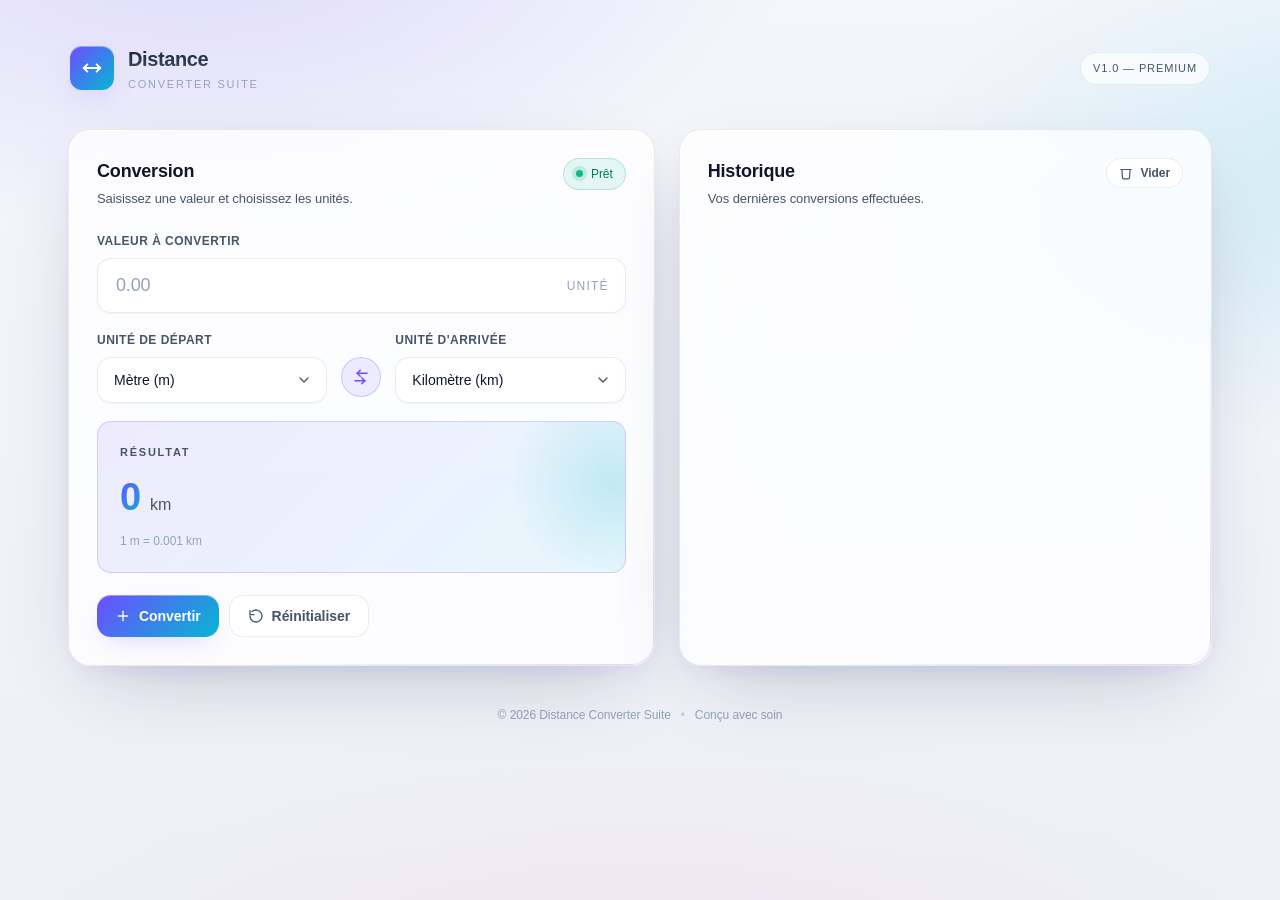
==== js playground/tp1/index.html @ b40769a8 "ok" ====
<!DOCTYPE html>
<html lang="fr">
<head>
    <meta charset="UTF-8">
    <meta name="viewport" content="width=device-width, initial-scale=1.0">
    <title>Convertisseur de Distance</title>
    <link rel="stylesheet" href="css/main.css">
    <script src="js/utils.js" defer></script>
</head>
<body>
    <div class="app">
        <header class="app-header">
            <div class="brand">
                <div class="brand-mark">
                    <svg viewBox="0 0 24 24" width="22" height="22" fill="none" stroke="currentColor" stroke-width="2" stroke-linecap="round" stroke-linejoin="round">
                        <path d="M3 12h18"></path>
                        <path d="M3 12l4-4"></path>
                        <path d="M3 12l4 4"></path>
                        <path d="M21 12l-4-4"></path>
                        <path d="M21 12l-4 4"></path>
                    </svg>
                </div>
                <div class="brand-text">
                    <h1>Distance</h1>
                    <span>Converter Suite</span>
                </div>
            </div>
            <div class="badge">v1.0 — Premium</div>
        </header>

        <main class="grid">
            <section class="card converter">
                <div class="card-head">
                    <div>
                        <h2>Conversion</h2>
                        <p>Saisissez une valeur et choisissez les unités.</p>
                    </div>
                    <span class="dot-status">
                        <span class="dot"></span>
                        Prêt
                    </span>
                </div>

                <div class="field">
                    <label for="value">Valeur à convertir</label>
                    <div class="input-wrap">
                        <input id="value" type="number" placeholder="0.00" step="any">
                        <span class="input-suffix">unité</span>
                    </div>
                </div>

                <div class="field-row">
                    <div class="field">
                        <label for="from">Unité de départ</label>
                        <div class="select-wrap">
                            <select id="from">
                                <option value="mm">Millimètre (mm)</option>
                                <option value="cm">Centimètre (cm)</option>
                                <option value="m" selected>Mètre (m)</option>
                                <option value="km">Kilomètre (km)</option>
                                <option value="in">Pouce (in)</option>
                                <option value="ft">Pied (ft)</option>
                                <option value="yd">Yard (yd)</option>
                                <option value="mi">Mile (mi)</option>
                                <option value="nmi">Mille marin (nmi)</option>
                            </select>
                            <svg class="chevron" viewBox="0 0 24 24" width="16" height="16" fill="none" stroke="currentColor" stroke-width="2" stroke-linecap="round" stroke-linejoin="round"><polyline points="6 9 12 15 18 9"></polyline></svg>
                        </div>
                    </div>

                    <div class="swap" aria-hidden="true">
                        <svg viewBox="0 0 24 24" width="18" height="18" fill="none" stroke="currentColor" stroke-width="2" stroke-linecap="round" stroke-linejoin="round">
                            <path d="M7 7h13"></path>
                            <path d="M7 7l4-4"></path>
                            <path d="M7 7l4 4"></path>
                            <path d="M17 17H4"></path>
                            <path d="M17 17l-4-4"></path>
                            <path d="M17 17l-4 4"></path>
                        </svg>
                    </div>

                    <div class="field">
                        <label for="to">Unité d'arrivée</label>
                        <div class="select-wrap">
                            <select id="to">
                                <option value="mm">Millimètre (mm)</option>
                                <option value="cm">Centimètre (cm)</option>
                                <option value="m">Mètre (m)</option>
                                <option value="km" selected>Kilomètre (km)</option>
                                <option value="in">Pouce (in)</option>
                                <option value="ft">Pied (ft)</option>
                                <option value="yd">Yard (yd)</option>
                                <option value="mi">Mile (mi)</option>
                                <option value="nmi">Mille marin (nmi)</option>
                            </select>
                            <svg class="chevron" viewBox="0 0 24 24" width="16" height="16" fill="none" stroke="currentColor" stroke-width="2" stroke-linecap="round" stroke-linejoin="round"><polyline points="6 9 12 15 18 9"></polyline></svg>
                        </div>
                    </div>
                </div>

                <div class="result">
                    <div class="result-label">Résultat</div>
                    <div class="result-value">
                        <span class="result-number">0</span>
                        <span class="result-unit">km</span>
                    </div>
                    <div class="result-meta">1 m = 0.001 km</div>
                </div>

                <div class="actions">
                    <button class="btn btn-primary" type="button">
                        <svg viewBox="0 0 24 24" width="16" height="16" fill="none" stroke="currentColor" stroke-width="2" stroke-linecap="round" stroke-linejoin="round"><path d="M12 5v14"></path><path d="M5 12h14"></path></svg>
                        Convertir
                    </button>
                    <button class="btn btn-ghost" type="button">
                        <svg viewBox="0 0 24 24" width="16" height="16" fill="none" stroke="currentColor" stroke-width="2" stroke-linecap="round" stroke-linejoin="round"><path d="M3 12a9 9 0 1 0 3-6.7"></path><polyline points="3 4 3 10 9 10"></polyline></svg>
                        Réinitialiser
                    </button>
                </div>
            </section>

            <section class="card history">
                <div class="card-head">
                    <div>
                        <h2>Historique</h2>
                        <p>Vos dernières conversions effectuées.</p>
                    </div>
                    <button class="btn btn-mini" type="button">
                        <svg viewBox="0 0 24 24" width="14" height="14" fill="none" stroke="currentColor" stroke-width="2" stroke-linecap="round" stroke-linejoin="round"><polyline points="3 6 5 6 21 6"></polyline><path d="M19 6l-1 14a2 2 0 0 1-2 2H8a2 2 0 0 1-2-2L5 6"></path></svg>
                        Vider
                    </button>
                </div>

                <ul  class="history-list">
                    <!-- <li class="history-item">
                        <div class="history-icon">
                            <svg viewBox="0 0 24 24" width="16" height="16" fill="none" stroke="currentColor" stroke-width="2" stroke-linecap="round" stroke-linejoin="round"><path d="M5 12h14"></path><path d="M13 6l6 6-6 6"></path></svg>
                        </div>
                        <div class="history-body">
                            <div class="history-line">
                                <span class="from-pill">1 500 m</span>
                                <span class="arrow">→</span>
                                <span class="to-pill">1.5 km</span>
                            </div>
                            <div class="history-meta">Il y a 2 minutes</div>
                        </div>
                        <span class="history-tag">métrique</span>
                    </li>

                    <li class="history-item">
                        <div class="history-icon">
                            <svg viewBox="0 0 24 24" width="16" height="16" fill="none" stroke="currentColor" stroke-width="2" stroke-linecap="round" stroke-linejoin="round"><path d="M5 12h14"></path><path d="M13 6l6 6-6 6"></path></svg>
                        </div>
                        <div class="history-body">
                            <div class="history-line">
                                <span class="from-pill">10 mi</span>
                                <span class="arrow">→</span>
                                <span class="to-pill">16.0934 km</span>
                            </div>
                            <div class="history-meta">Il y a 12 minutes</div>
                        </div>
                        <span class="history-tag impérial">impérial</span>
                    </li>

                    <li class="history-item">
                        <div class="history-icon">
                            <svg viewBox="0 0 24 24" width="16" height="16" fill="none" stroke="currentColor" stroke-width="2" stroke-linecap="round" stroke-linejoin="round"><path d="M5 12h14"></path><path d="M13 6l6 6-6 6"></path></svg>
                        </div>
                        <div class="history-body">
                            <div class="history-line">
                                <span class="from-pill">42 ft</span>
                                <span class="arrow">→</span>
                                <span class="to-pill">12.8016 m</span>
                            </div>
                            <div class="history-meta">Il y a 1 heure</div>
                        </div>
                        <span class="history-tag impérial">impérial</span>
                    </li>

                    <li class="history-item">
                        <div class="history-icon">
                            <svg viewBox="0 0 24 24" width="16" height="16" fill="none" stroke="currentColor" stroke-width="2" stroke-linecap="round" stroke-linejoin="round"><path d="M5 12h14"></path><path d="M13 6l6 6-6 6"></path></svg>
                        </div>
                        <div class="history-body">
                            <div class="history-line">
                                <span class="from-pill">200 cm</span>
                                <span class="arrow">→</span>
                                <span class="to-pill">2 m</span>
                            </div>
                            <div class="history-meta">Hier</div>
                        </div>
                        <span class="history-tag">métrique</span>
                    </li>

                    <li class="history-item">
                        <div class="history-icon">
                            <svg viewBox="0 0 24 24" width="16" height="16" fill="none" stroke="currentColor" stroke-width="2" stroke-linecap="round" stroke-linejoin="round"><path d="M5 12h14"></path><path d="M13 6l6 6-6 6"></path></svg>
                        </div>
                        <div class="history-body">
                            <div class="history-line">
                                <span class="from-pill">5 nmi</span>
                                <span class="arrow">→</span>
                                <span class="to-pill">9.26 km</span>
                            </div>
                            <div class="history-meta">Hier</div>
                        </div>
                        <span class="history-tag marin">marin</span>
                    </li> -->
                </ul>
            </section>
        </main>

        <footer class="app-footer">
            <span>© 2026 Distance Converter Suite</span>
            <span class="dot-sep">•</span>
            <span>Conçu avec soin</span>
        </footer>
    </div>
</body>
</html>
---- js playground/tp1/css/main.css ----
:root {
    --bg-0: #f5f6fb;
    --bg-1: #ffffff;
    --bg-2: #eef0f7;
    --surface: rgba(255, 255, 255, 0.78);
    --surface-strong: rgba(255, 255, 255, 0.95);
    --border: rgba(15, 23, 42, 0.08);
    --border-strong: rgba(15, 23, 42, 0.16);
    --text: #0f172a;
    --text-dim: #475569;
    --text-muted: #94a3b8;
    --accent: #6d4dff;
    --accent-2: #06b6d4;
    --accent-glow: rgba(109, 77, 255, 0.28);
    --success: #10b981;
    --warn: #f59e0b;
    --danger: #ef4444;
    --radius-lg: 22px;
    --radius-md: 14px;
    --radius-sm: 10px;
    --shadow-lg: 0 30px 80px -30px rgba(15, 23, 42, 0.25), 0 10px 30px -15px rgba(109, 77, 255, 0.18);
    --shadow-md: 0 10px 30px -15px rgba(15, 23, 42, 0.18);
    --grad-accent: linear-gradient(135deg, #6d4dff 0%, #06b6d4 100%);
}

* {
    box-sizing: border-box;
    margin: 0;
    padding: 0;
}

html, body {
    height: 100%;
}

body {
    font-family: -apple-system, BlinkMacSystemFont, "Segoe UI", "Inter", Roboto, "Helvetica Neue", Arial, sans-serif;
    color: var(--text);
    background: var(--bg-0);
    background-image:
        radial-gradient(ellipse 80% 60% at 15% -10%, rgba(109, 77, 255, 0.18), transparent 60%),
        radial-gradient(ellipse 70% 50% at 110% 20%, rgba(6, 182, 212, 0.16), transparent 60%),
        radial-gradient(ellipse 90% 70% at 50% 120%, rgba(244, 114, 182, 0.10), transparent 60%),
        linear-gradient(180deg, #f5f6fb 0%, #eef0f7 100%);
    background-attachment: fixed;
    min-height: 100vh;
    line-height: 1.5;
    -webkit-font-smoothing: antialiased;
    -moz-osx-font-smoothing: grayscale;
    letter-spacing: -0.005em;
}

.app {
    max-width: 1200px;
    margin: 0 auto;
    padding: 40px 28px 56px;
    display: flex;
    flex-direction: column;
    gap: 32px;
}

/* ============ HEADER ============ */
.app-header {
    display: flex;
    align-items: center;
    justify-content: space-between;
    padding: 4px 2px;
}

.brand {
    display: flex;
    align-items: center;
    gap: 14px;
}

.brand-mark {
    width: 44px;
    height: 44px;
    border-radius: 12px;
    background: var(--grad-accent);
    color: white;
    display: grid;
    place-items: center;
    box-shadow:
        0 10px 30px -10px var(--accent-glow),
        inset 0 1px 0 rgba(255, 255, 255, 0.4);
}

.brand-text h1 {
    font-size: 20px;
    font-weight: 700;
    letter-spacing: -0.02em;
    background: linear-gradient(180deg, #0f172a 0%, #475569 100%);
    -webkit-background-clip: text;
    background-clip: text;
    color: transparent;
}

.brand-text span {
    display: block;
    font-size: 11px;
    color: var(--text-muted);
    letter-spacing: 0.16em;
    text-transform: uppercase;
    margin-top: 2px;
}

.badge {
    font-size: 11px;
    color: var(--text-dim);
    padding: 7px 12px;
    border-radius: 999px;
    border: 1px solid var(--border);
    background: rgba(255, 255, 255, 0.7);
    letter-spacing: 0.08em;
    text-transform: uppercase;
    backdrop-filter: blur(10px);
}

/* ============ GRID LAYOUT ============ */
.grid {
    display: grid;
    grid-template-columns: 1.1fr 1fr;
    gap: 24px;
}

@media (max-width: 900px) {
    .grid {
        grid-template-columns: 1fr;
    }
}

/* ============ CARD ============ */
.card {
    position: relative;
    background: var(--surface);
    border: 1px solid var(--border);
    border-radius: var(--radius-lg);
    padding: 28px;
    backdrop-filter: blur(24px) saturate(140%);
    -webkit-backdrop-filter: blur(24px) saturate(140%);
    box-shadow: var(--shadow-lg);
    overflow: hidden;
}

.card::before {
    content: "";
    position: absolute;
    inset: 0;
    border-radius: inherit;
    padding: 1px;
    background: linear-gradient(135deg, rgba(255, 255, 255, 0.9), rgba(255, 255, 255, 0) 40%, rgba(255, 255, 255, 0) 60%, rgba(109, 77, 255, 0.22));
    -webkit-mask: linear-gradient(#000 0 0) content-box, linear-gradient(#000 0 0);
    mask: linear-gradient(#000 0 0) content-box, linear-gradient(#000 0 0);
    -webkit-mask-composite: xor;
    mask-composite: exclude;
    pointer-events: none;
}

.card-head {
    display: flex;
    align-items: flex-start;
    justify-content: space-between;
    gap: 16px;
    margin-bottom: 24px;
}

.card-head h2 {
    font-size: 18px;
    font-weight: 600;
    letter-spacing: -0.01em;
}

.card-head p {
    font-size: 13px;
    color: var(--text-dim);
    margin-top: 4px;
}

.dot-status {
    display: inline-flex;
    align-items: center;
    gap: 8px;
    font-size: 12px;
    color: #047857;
    padding: 6px 12px;
    border-radius: 999px;
    background: rgba(16, 185, 129, 0.1);
    border: 1px solid rgba(16, 185, 129, 0.25);
}

.dot-status .dot {
    width: 7px;
    height: 7px;
    border-radius: 50%;
    background: var(--success);
    box-shadow: 0 0 0 4px rgba(16, 185, 129, 0.18);
}

/* ============ FIELDS ============ */
.field {
    display: flex;
    flex-direction: column;
    gap: 8px;
    flex: 1;
    min-width: 0;
}

.field label {
    font-size: 12px;
    color: var(--text-dim);
    font-weight: 600;
    letter-spacing: 0.04em;
    text-transform: uppercase;
}

.field + .field,
.field-row + .field,
.field + .field-row,
.field-row + .result,
.field + .result {
    margin-top: 18px;
}

.input-wrap,
.select-wrap {
    position: relative;
    display: flex;
    align-items: center;
    background: #ffffff;
    border: 1px solid var(--border);
    border-radius: var(--radius-md);
    transition: border-color 0.18s ease, box-shadow 0.18s ease, background 0.18s ease;
    box-shadow: 0 1px 2px rgba(15, 23, 42, 0.04);
}

.input-wrap:focus-within,
.select-wrap:focus-within {
    border-color: rgba(109, 77, 255, 0.55);
    box-shadow: 0 0 0 4px rgba(109, 77, 255, 0.14);
    background: #ffffff;
}

.input-wrap input {
    flex: 1;
    background: transparent;
    border: 0;
    outline: 0;
    color: var(--text);
    font-size: 18px;
    font-weight: 500;
    letter-spacing: -0.01em;
    padding: 16px 18px;
    width: 100%;
    font-variant-numeric: tabular-nums;
}

.input-wrap input::placeholder {
    color: var(--text-muted);
}

.input-suffix {
    font-size: 12px;
    color: var(--text-muted);
    padding-right: 16px;
    text-transform: uppercase;
    letter-spacing: 0.1em;
}

.select-wrap select {
    appearance: none;
    -webkit-appearance: none;
    background: transparent;
    border: 0;
    outline: 0;
    color: var(--text);
    font-size: 14px;
    font-weight: 500;
    padding: 14px 40px 14px 16px;
    width: 100%;
    cursor: pointer;
}

.select-wrap select option {
    background: var(--bg-1);
    color: var(--text);
}

.select-wrap .chevron {
    position: absolute;
    right: 14px;
    color: var(--text-dim);
    pointer-events: none;
}

.field-row {
    display: grid;
    grid-template-columns: 1fr auto 1fr;
    gap: 14px;
    align-items: end;
}

.swap {
    width: 40px;
    height: 40px;
    border-radius: 50%;
    background: rgba(109, 77, 255, 0.1);
    border: 1px solid rgba(109, 77, 255, 0.25);
    color: #6d4dff;
    display: grid;
    place-items: center;
    margin-bottom: 6px;
    transition: transform 0.2s ease, background 0.2s ease;
}

.swap:hover {
    transform: rotate(180deg);
    background: rgba(109, 77, 255, 0.18);
}

@media (max-width: 540px) {
    .field-row {
        grid-template-columns: 1fr;
    }
    .swap {
        margin: 0 auto;
        transform: rotate(90deg);
    }
}

/* ============ RESULT ============ */
.result {
    position: relative;
    padding: 22px;
    border-radius: var(--radius-md);
    background:
        linear-gradient(135deg, rgba(109, 77, 255, 0.10), rgba(6, 182, 212, 0.08));
    border: 1px solid rgba(109, 77, 255, 0.22);
    overflow: hidden;
}

.result::after {
    content: "";
    position: absolute;
    top: -40%;
    right: -20%;
    width: 240px;
    height: 240px;
    background: radial-gradient(circle, rgba(6, 182, 212, 0.18), transparent 60%);
    pointer-events: none;
}

.result-label {
    font-size: 11px;
    color: var(--text-dim);
    letter-spacing: 0.16em;
    text-transform: uppercase;
    font-weight: 600;
}

.result-value {
    display: flex;
    align-items: baseline;
    gap: 10px;
    margin-top: 8px;
}

.result-number {
    font-size: 38px;
    font-weight: 700;
    letter-spacing: -0.03em;
    background: var(--grad-accent);
    -webkit-background-clip: text;
    background-clip: text;
    color: transparent;
    font-variant-numeric: tabular-nums;
}

.result-unit {
    font-size: 16px;
    color: var(--text-dim);
    font-weight: 500;
}

.result-meta {
    margin-top: 6px;
    font-size: 12px;
    color: var(--text-muted);
}

/* ============ ACTIONS ============ */
.actions {
    display: flex;
    gap: 10px;
    margin-top: 22px;
}

.btn {
    display: inline-flex;
    align-items: center;
    gap: 8px;
    padding: 12px 18px;
    font-size: 14px;
    font-weight: 600;
    border: 0;
    border-radius: var(--radius-md);
    cursor: pointer;
    font-family: inherit;
    letter-spacing: -0.005em;
    transition: transform 0.15s ease, box-shadow 0.15s ease, background 0.15s ease, color 0.15s ease, border-color 0.15s ease;
}

.btn:active {
    transform: translateY(1px);
}

.btn-primary {
    background: var(--grad-accent);
    color: white;
    box-shadow:
        0 10px 24px -10px var(--accent-glow),
        inset 0 1px 0 rgba(255, 255, 255, 0.35);
}

.btn-primary:hover {
    box-shadow:
        0 14px 30px -8px var(--accent-glow),
        inset 0 1px 0 rgba(255, 255, 255, 0.45);
}

.btn-ghost {
    background: #ffffff;
    color: var(--text-dim);
    border: 1px solid var(--border);
}

.btn-ghost:hover {
    background: #f8fafc;
    color: var(--text);
    border-color: var(--border-strong);
}

.btn-mini {
    padding: 7px 12px;
    font-size: 12px;
    background: #ffffff;
    color: var(--text-dim);
    border: 1px solid var(--border);
    border-radius: 999px;
}

.btn-mini:hover {
    color: var(--danger);
    border-color: rgba(239, 68, 68, 0.4);
    background: rgba(239, 68, 68, 0.06);
}

/* ============ HISTORY ============ */
.history-list {
    list-style: none;
    display: flex;
    flex-direction: column;
    gap: 10px;
    max-height: 460px;
    overflow-y: auto;
    padding-right: 4px;
}

.history-list::-webkit-scrollbar {
    width: 6px;
}

.history-list::-webkit-scrollbar-thumb {
    background: rgba(15, 23, 42, 0.12);
    border-radius: 999px;
}

.history-item {
    display: grid;
    grid-template-columns: 36px 1fr auto;
    gap: 14px;
    align-items: center;
    padding: 14px 16px;
    border-radius: var(--radius-md);
    background: #ffffff;
    border: 1px solid var(--border);
    transition: background 0.18s ease, border-color 0.18s ease, transform 0.18s ease, box-shadow 0.18s ease;
}

.history-item:hover {
    background: #fcfcff;
    border-color: var(--border-strong);
    transform: translateX(2px);
    box-shadow: 0 8px 20px -12px rgba(15, 23, 42, 0.18);
}

.history-icon {
    width: 36px;
    height: 36px;
    border-radius: 10px;
    background: rgba(109, 77, 255, 0.1);
    color: #6d4dff;
    display: grid;
    place-items: center;
    border: 1px solid rgba(109, 77, 255, 0.22);
}

.history-body {
    min-width: 0;
}

.history-line {
    display: flex;
    align-items: center;
    gap: 10px;
    font-variant-numeric: tabular-nums;
    flex-wrap: wrap;
}

.from-pill,
.to-pill {
    font-size: 14px;
    font-weight: 600;
    padding: 4px 10px;
    border-radius: 8px;
    letter-spacing: -0.005em;
}

.from-pill {
    background: #f1f5f9;
    color: var(--text);
    border: 1px solid var(--border);
}

.to-pill {
    background: linear-gradient(135deg, rgba(109, 77, 255, 0.14), rgba(6, 182, 212, 0.12));
    color: #4338ca;
    border: 1px solid rgba(109, 77, 255, 0.28);
}

.arrow {
    color: var(--text-muted);
    font-size: 14px;
}

.history-meta {
    margin-top: 4px;
    font-size: 12px;
    color: var(--text-muted);
}

.history-tag {
    font-size: 10px;
    text-transform: uppercase;
    letter-spacing: 0.12em;
    font-weight: 600;
    padding: 4px 9px;
    border-radius: 999px;
    background: rgba(16, 185, 129, 0.1);
    color: #047857;
    border: 1px solid rgba(16, 185, 129, 0.22);
    white-space: nowrap;
}

.history-tag.impérial {
    background: rgba(245, 158, 11, 0.1);
    color: #b45309;
    border-color: rgba(245, 158, 11, 0.28);
}

.history-tag.marin {
    background: rgba(6, 182, 212, 0.1);
    color: #0e7490;
    border-color: rgba(6, 182, 212, 0.28);
}

/* ============ FOOTER ============ */
.app-footer {
    display: flex;
    align-items: center;
    justify-content: center;
    gap: 10px;
    color: var(--text-muted);
    font-size: 12px;
    padding-top: 8px;
}

.dot-sep {
    opacity: 0.5;
}
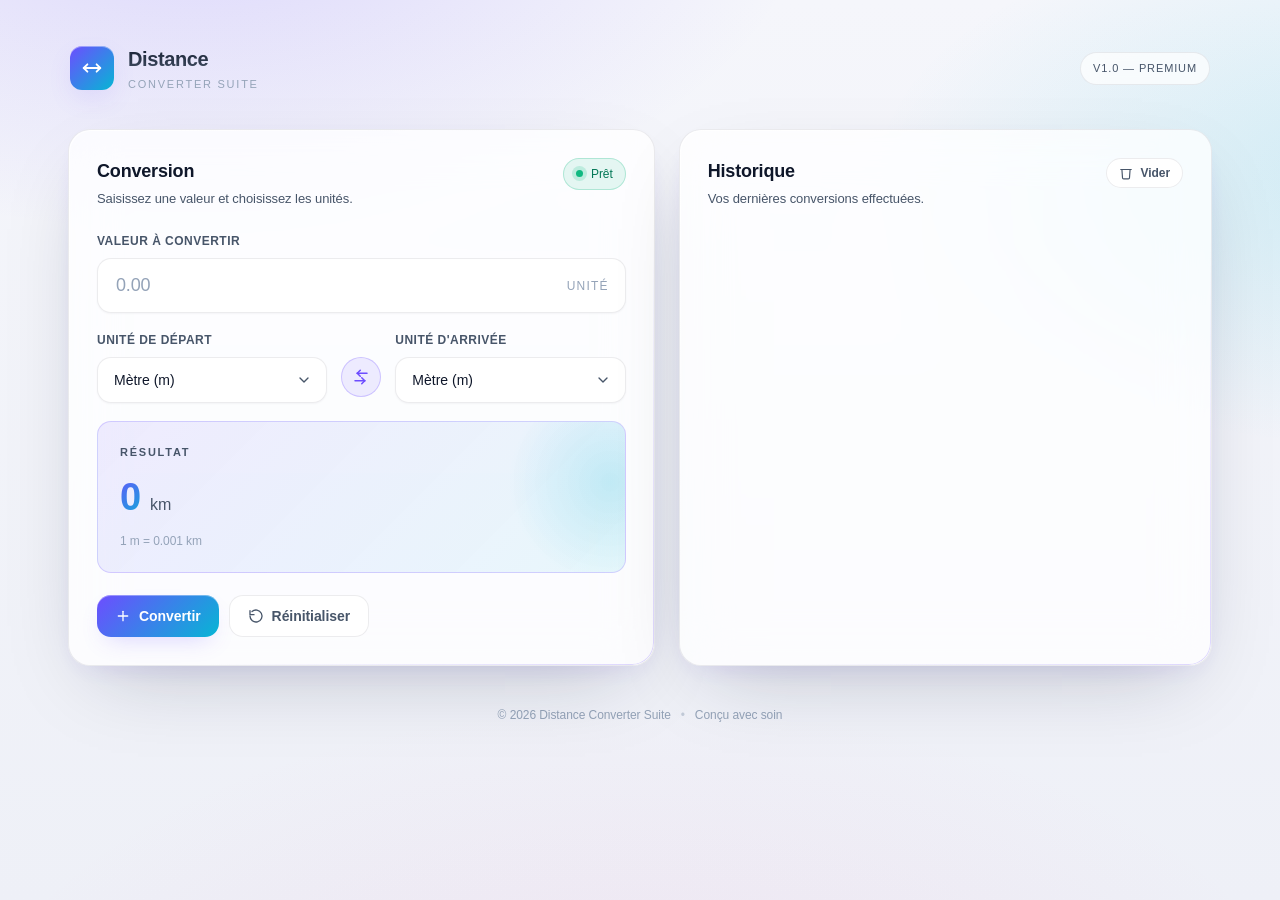
==== commit d4043ba9: "ok" ====
--- a/js playground/tp1/index.html
+++ b/js playground/tp1/index.html
@@ -1,18 +1,22 @@
 <!DOCTYPE html>
 <html lang="fr">
+
 <head>
     <meta charset="UTF-8">
     <meta name="viewport" content="width=device-width, initial-scale=1.0">
     <title>Convertisseur de Distance</title>
     <link rel="stylesheet" href="css/main.css">
     <script src="js/utils.js" defer></script>
+    <script src="js/main.js" defer></script>
 </head>
+
 <body>
     <div class="app">
         <header class="app-header">
             <div class="brand">
                 <div class="brand-mark">
-                    <svg viewBox="0 0 24 24" width="22" height="22" fill="none" stroke="currentColor" stroke-width="2" stroke-linecap="round" stroke-linejoin="round">
+                    <svg viewBox="0 0 24 24" width="22" height="22" fill="none" stroke="currentColor" stroke-width="2"
+                        stroke-linecap="round" stroke-linejoin="round">
                         <path d="M3 12h18"></path>
                         <path d="M3 12l4-4"></path>
                         <path d="M3 12l4 4"></path>
@@ -44,32 +48,36 @@
                 <div class="field">
                     <label for="value">Valeur à convertir</label>
                     <div class="input-wrap">
-                        <input id="value" type="number" placeholder="0.00" step="any">
+                        <input id="valueConversion" type="number" placeholder="0.00" step="any">
                         <span class="input-suffix">unité</span>
                     </div>
                 </div>
 
                 <div class="field-row">
                     <div class="field">
-                        <label for="from">Unité de départ</label>
+                        <label for="fromUnit">Unité de départ</label>
                         <div class="select-wrap">
-                            <select id="from">
-                                <option value="mm">Millimètre (mm)</option>
-                                <option value="cm">Centimètre (cm)</option>
-                                <option value="m" selected>Mètre (m)</option>
-                                <option value="km">Kilomètre (km)</option>
-                                <option value="in">Pouce (in)</option>
-                                <option value="ft">Pied (ft)</option>
-                                <option value="yd">Yard (yd)</option>
-                                <option value="mi">Mile (mi)</option>
-                                <option value="nmi">Mille marin (nmi)</option>
+                            <select id="fromUnit">
+                                <option value="mm 1">Millimètre (mm)</option>
+                                <option value="cm 10">Centimètre (cm)</option>
+                                <option value="m 1000" selected>Mètre (m)</option>
+                                <option value="km 1000000">Kilomètre (km)</option>
+                                <option value="in 25.4">Pouce (in)</option>
+                                <option value="ft 304.8">Pied (ft)</option>
+                                <option value="yd 914.4">Yard (yd)</option>
+                                <option value="mi 1609344">Mile (mi)</option>
+                                <option value="nmi 1852000">Mille marin (nmi)</option>
                             </select>
-                            <svg class="chevron" viewBox="0 0 24 24" width="16" height="16" fill="none" stroke="currentColor" stroke-width="2" stroke-linecap="round" stroke-linejoin="round"><polyline points="6 9 12 15 18 9"></polyline></svg>
+                            <svg class="chevron" viewBox="0 0 24 24" width="16" height="16" fill="none"
+                                stroke="currentColor" stroke-width="2" stroke-linecap="round" stroke-linejoin="round">
+                                <polyline points="6 9 12 15 18 9"></polyline>
+                            </svg>
                         </div>
                     </div>
 
                     <div class="swap" aria-hidden="true">
-                        <svg viewBox="0 0 24 24" width="18" height="18" fill="none" stroke="currentColor" stroke-width="2" stroke-linecap="round" stroke-linejoin="round">
+                        <svg viewBox="0 0 24 24" width="18" height="18" fill="none" stroke="currentColor"
+                            stroke-width="2" stroke-linecap="round" stroke-linejoin="round">
                             <path d="M7 7h13"></path>
                             <path d="M7 7l4-4"></path>
                             <path d="M7 7l4 4"></path>
@@ -80,20 +88,23 @@
                     </div>
 
                     <div class="field">
-                        <label for="to">Unité d'arrivée</label>
+                        <label for="toUnit">Unité d'arrivée</label>
                         <div class="select-wrap">
-                            <select id="to">
-                                <option value="mm">Millimètre (mm)</option>
-                                <option value="cm">Centimètre (cm)</option>
-                                <option value="m">Mètre (m)</option>
-                                <option value="km" selected>Kilomètre (km)</option>
-                                <option value="in">Pouce (in)</option>
-                                <option value="ft">Pied (ft)</option>
-                                <option value="yd">Yard (yd)</option>
-                                <option value="mi">Mile (mi)</option>
-                                <option value="nmi">Mille marin (nmi)</option>
+                            <select id="toUnit">
+                                <option value="mm 1">Millimètre (mm)</option>
+                                <option value="cm 10">Centimètre (cm)</option>
+                                <option value="m 1000" selected>Mètre (m)</option>
+                                <option value="km 1000000">Kilomètre (km)</option>
+                                <option value="in 25.4">Pouce (in)</option>
+                                <option value="ft 304.8">Pied (ft)</option>
+                                <option value="yd 914.4">Yard (yd)</option>
+                                <option value="mi 1609344">Mile (mi)</option>
+                                <option value="nmi 1852000">Mille marin (nmi)</option>
                             </select>
-                            <svg class="chevron" viewBox="0 0 24 24" width="16" height="16" fill="none" stroke="currentColor" stroke-width="2" stroke-linecap="round" stroke-linejoin="round"><polyline points="6 9 12 15 18 9"></polyline></svg>
+                            <svg class="chevron" viewBox="0 0 24 24" width="16" height="16" fill="none"
+                                stroke="currentColor" stroke-width="2" stroke-linecap="round" stroke-linejoin="round">
+                                <polyline points="6 9 12 15 18 9"></polyline>
+                            </svg>
                         </div>
                     </div>
                 </div>
@@ -108,12 +119,20 @@
                 </div>
 
                 <div class="actions">
-                    <button class="btn btn-primary" type="button">
-                        <svg viewBox="0 0 24 24" width="16" height="16" fill="none" stroke="currentColor" stroke-width="2" stroke-linecap="round" stroke-linejoin="round"><path d="M12 5v14"></path><path d="M5 12h14"></path></svg>
+                    <button id="convertBtn" class="btn btn-primary" type="button">
+                        <svg viewBox="0 0 24 24" width="16" height="16" fill="none" stroke="currentColor"
+                            stroke-width="2" stroke-linecap="round" stroke-linejoin="round">
+                            <path d="M12 5v14"></path>
+                            <path d="M5 12h14"></path>
+                        </svg>
                         Convertir
                     </button>
-                    <button class="btn btn-ghost" type="button">
-                        <svg viewBox="0 0 24 24" width="16" height="16" fill="none" stroke="currentColor" stroke-width="2" stroke-linecap="round" stroke-linejoin="round"><path d="M3 12a9 9 0 1 0 3-6.7"></path><polyline points="3 4 3 10 9 10"></polyline></svg>
+                    <button id="resetBtn" class="btn btn-ghost" type="button">
+                        <svg viewBox="0 0 24 24" width="16" height="16" fill="none" stroke="currentColor"
+                            stroke-width="2" stroke-linecap="round" stroke-linejoin="round">
+                            <path d="M3 12a9 9 0 1 0 3-6.7"></path>
+                            <polyline points="3 4 3 10 9 10"></polyline>
+                        </svg>
                         Réinitialiser
                     </button>
                 </div>
@@ -125,13 +144,17 @@
                         <h2>Historique</h2>
                         <p>Vos dernières conversions effectuées.</p>
                     </div>
-                    <button class="btn btn-mini" type="button">
-                        <svg viewBox="0 0 24 24" width="14" height="14" fill="none" stroke="currentColor" stroke-width="2" stroke-linecap="round" stroke-linejoin="round"><polyline points="3 6 5 6 21 6"></polyline><path d="M19 6l-1 14a2 2 0 0 1-2 2H8a2 2 0 0 1-2-2L5 6"></path></svg>
+                    <button id="viderBtn" class="btn btn-mini" type="button">
+                        <svg viewBox="0 0 24 24" width="14" height="14" fill="none" stroke="currentColor"
+                            stroke-width="2" stroke-linecap="round" stroke-linejoin="round">
+                            <polyline points="3 6 5 6 21 6"></polyline>
+                            <path d="M19 6l-1 14a2 2 0 0 1-2 2H8a2 2 0 0 1-2-2L5 6"></path>
+                        </svg>
                         Vider
                     </button>
                 </div>
 
-                <ul  class="history-list">
+                <ul class="history-list">
                     <!-- <li class="history-item">
                         <div class="history-icon">
                             <svg viewBox="0 0 24 24" width="16" height="16" fill="none" stroke="currentColor" stroke-width="2" stroke-linecap="round" stroke-linejoin="round"><path d="M5 12h14"></path><path d="M13 6l6 6-6 6"></path></svg>
@@ -217,4 +240,5 @@
         </footer>
     </div>
 </body>
-</html>
+
+</html>
